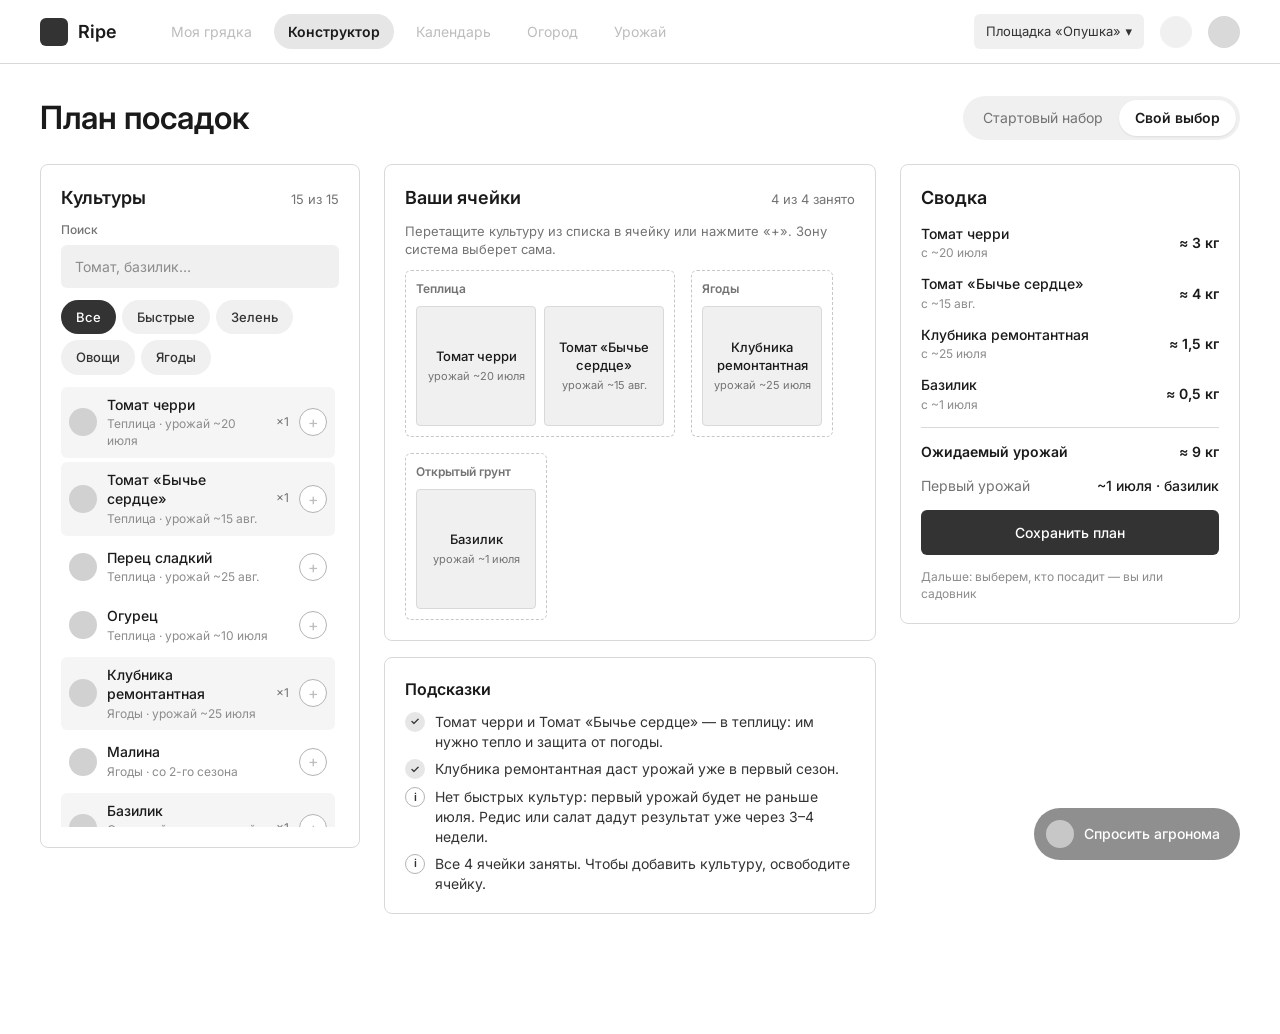
==== constructor.html @ 67b8e155 "constructor page" ====
<!doctype html>
<html lang="ru">
<head>
  <meta charset="utf-8" />
  <meta name="viewport" content="width=device-width, initial-scale=1" />
  <title>Конструктор грядки · Ripe</title>
  <link rel="preconnect" href="https://fonts.googleapis.com" />
  <link rel="preconnect" href="https://fonts.gstatic.com" crossorigin />
  <link href="https://fonts.googleapis.com/css2?family=Inter:wght@400;500;600&display=swap" rel="stylesheet" />
  <link rel="stylesheet" href="constructor.css" />
  <script src="cultures.js" defer></script>
  <script src="constructor.js" defer></script>
</head>
<body>

  <!-- ========================== Шапка сервиса ========================== -->
  <header class="app-header">
    <div class="app-header__left">
      <a class="logo" href="index.html" data-main-link aria-label="Ripe — на главную">
        <span class="logo__mark" aria-hidden="true"></span>
        <span class="logo__text">Ripe</span>
      </a>

      <nav class="nav" aria-label="Разделы сервиса">
        <span class="nav__item is-disabled" aria-disabled="true" title="Недоступно в этой версии">Моя грядка</span>
        <span class="nav__item is-active" aria-current="page">Конструктор</span>
        <span class="nav__item is-disabled" aria-disabled="true" title="Недоступно в этой версии">Календарь</span>
        <span class="nav__item is-disabled" aria-disabled="true" title="Недоступно в этой версии">Огород</span>
        <span class="nav__item is-disabled" aria-disabled="true" title="Недоступно в этой версии">Урожай</span>
      </nav>
    </div>

    <div class="app-header__right">
      <div class="place-switch">
        <button id="placeBtn" class="place-switch__btn" type="button" aria-haspopup="menu" aria-expanded="false" aria-controls="placeMenu">
          Площадка «Опушка» <span aria-hidden="true">▾</span>
        </button>
        <ul id="placeMenu" class="place-switch__menu" role="menu" aria-label="Площадки" hidden></ul>
      </div>
      <button class="icon-btn" type="button" disabled title="Уведомления недоступны в этой версии" aria-label="Уведомления"></button>
      <button class="avatar" type="button" disabled title="Профиль недоступен в этой версии" aria-label="Профиль"></button>
    </div>
  </header>

  <!-- ========================== Экран 2.1: Конструктор ========================== -->
  <main class="page">
    <div class="page__head">
      <h1>План посадок</h1>
      <div class="segmented" role="group" aria-label="Режим плана">
        <button class="segmented__btn" type="button" data-mode="starter" aria-pressed="false">Стартовый набор</button>
        <button class="segmented__btn is-active" type="button" data-mode="own" aria-pressed="true">Свой выбор</button>
      </div>
    </div>

    <p id="starterNote" class="banner" hidden>
      Стартовый набор с гарантией: подобран под зоны площадки и точно вырастет. Чтобы менять культуры, переключитесь на «Свой выбор» — ваш план сохранится.
    </p>

    <div class="layout">
      <!-- Каталог культур -->
      <section class="card catalog" aria-labelledby="catalogTitle">
        <div class="catalog__head">
          <h2 id="catalogTitle">Культуры</h2>
          <span id="cultureCount" class="muted small"></span>
        </div>
        <label class="field">
          <span class="field__label">Поиск</span>
          <input id="cultureSearch" class="field__input" type="search" placeholder="Томат, базилик…" autocomplete="off" />
        </label>
        <div id="categoryChips" class="chips" role="group" aria-label="Категории"></div>
        <ul id="cultureList" class="culture-list" aria-label="Список культур"></ul>
      </section>

      <!-- Ячейки + подсказки -->
      <div class="center">
        <section class="card" aria-labelledby="cellsTitle">
          <div class="card__head">
            <h2 id="cellsTitle">Ваши ячейки</h2>
            <span id="cellsCounter" class="muted small"></span>
          </div>
          <p id="cellsHint" class="muted small"></p>
          <div id="cellZones" class="zones"></div>
        </section>

        <section class="card" aria-labelledby="hintsTitle">
          <h2 id="hintsTitle" class="h3">Подсказки</h2>
          <ul id="hintList" class="hints" aria-live="polite"></ul>
        </section>
      </div>

      <!-- Сводка -->
      <aside class="card summary" aria-labelledby="summaryTitle">
        <h2 id="summaryTitle">Сводка</h2>
        <ul id="summaryRows" class="summary__rows"></ul>
        <hr />
        <div class="kv kv--strong"><dt>Ожидаемый урожай</dt><dd id="summaryTotal">—</dd></div>
        <div class="kv"><dt>Первый урожай</dt><dd id="summaryFirst">—</dd></div>
        <button id="saveBtn" class="btn btn--primary btn--block" type="button">Сохранить план</button>
        <p id="saveStatus" class="save-status" aria-live="polite"></p>
      </aside>
    </div>
  </main>

  <button class="fab" type="button" disabled title="Чат с агрономом недоступен в этой версии">
    <span class="fab__dot" aria-hidden="true"></span>Спросить агронома
  </button>

  <!-- ========================== Экран 2.2: Карточка культуры ========================== -->
  <div id="modalCulture" class="modal" hidden>
    <div class="modal__card" role="dialog" aria-modal="true" aria-labelledby="cultureTitle">
      <div class="modal__head">
        <h2 id="cultureTitle"></h2>
        <button class="modal__close" type="button" data-close="modalCulture" aria-label="Закрыть">✕</button>
      </div>
      <div class="placeholder" aria-hidden="true">Фото культуры</div>
      <div id="cultureChips" class="chips"></div>
      <dl id="cultureFacts" class="facts"></dl>
      <p id="cultureNote" class="muted"></p>
      <div class="modal__actions">
        <button id="cultureAdd" class="btn btn--primary" type="button" data-autofocus>Добавить в ячейку</button>
        <button class="btn btn--secondary" type="button" data-close="modalCulture">Закрыть</button>
      </div>
      <p id="cultureReason" class="muted small"></p>
    </div>
  </div>

  <!-- ========================== Экран 2.3: Кто посадит ========================== -->
  <div id="modalWho" class="modal" hidden>
    <div class="modal__card" role="dialog" aria-modal="true" aria-labelledby="whoTitle">
      <div class="modal__head">
        <h2 id="whoTitle">Кто посадит?</h2>
        <button class="modal__close" type="button" data-close="modalWho" aria-label="Закрыть">✕</button>
      </div>
      <p class="muted">План готов. Выберите, как растения попадут в ячейки.</p>

      <fieldset class="options">
        <legend class="sr-only">Кто посадит</legend>
        <label class="option">
          <input type="radio" name="who" value="self" />
          <span class="option__radio" aria-hidden="true"></span>
          <span class="option__text">
            <strong>Приеду и посажу сам</strong>
            <span>Садовник подготовит ячейки и рассаду к вашему приезду</span>
          </span>
        </label>
        <label class="option">
          <input type="radio" name="who" value="gardener" checked />
          <span class="option__radio" aria-hidden="true"></span>
          <span class="option__text">
            <strong>Посадит садовник</strong>
            <span>Пришлём фотоотчёт после посадки</span>
          </span>
          <span class="option__tag">включено в «под ключ»</span>
        </label>
      </fieldset>

      <label class="field">
        <span id="plantDateLabel" class="field__label">Дата посадки</span>
        <input id="plantDate" class="field__input" type="date" />
      </label>
      <p id="plantDateNote" class="muted small"></p>

      <button id="whoConfirm" class="btn btn--primary btn--block" type="button" data-autofocus>Подтвердить</button>
    </div>
  </div>

  <div id="toast" class="toast" role="status" aria-live="polite"></div>
</body>
</html>
---- constructor.css ----
/* Ripe · Конструктор грядки — low-fi, оттенки серого */

:root {
  --ink: #1a1a1a;
  --ink-2: #333;
  --muted: #737373;
  --faint: #8c8c8c;
  --line: #d9d9d9;
  --line-strong: #b3b3b3;
  --fill: #f0f0f0;
  --fill-2: #e6e6e6;
  --cell: #d1d1d1;
  --bg: #fff;
  --page: #fafafa;
  --radius: 8px;
  --shadow: 0 8px 32px rgba(0, 0, 0, 0.18);
  --font: "Inter", system-ui, -apple-system, "Segoe UI", sans-serif;
}

* { box-sizing: border-box; }
html, body { margin: 0; }
body {
  font: 14px/1.4 var(--font);
  color: var(--ink);
  background: var(--bg);
  min-width: 1200px;
}
body.has-modal { overflow: hidden; }
h1, h2, h3, p { margin: 0; }
h1 { font-size: 32px; font-weight: 600; line-height: 1.2; }
h2 { font-size: 18px; font-weight: 600; }
.h3 { font-size: 16px; }
button { font: inherit; color: inherit; }
.muted { color: var(--muted); }
.small { font-size: 13px; }
.sr-only { position: absolute; width: 1px; height: 1px; overflow: hidden; clip: rect(0 0 0 0); }
:focus-visible { outline: 2px solid var(--ink); outline-offset: 2px; }

/* ---------- Шапка ---------- */
.app-header {
  position: sticky; top: 0; z-index: 20;
  height: 64px; padding: 0 40px;
  display: flex; align-items: center; justify-content: space-between;
  background: var(--bg); border-bottom: 1px solid var(--line);
}
.app-header__left, .app-header__right { display: flex; align-items: center; gap: 40px; }
.app-header__right { gap: 16px; }
.logo { display: flex; align-items: center; gap: 10px; text-decoration: none; color: var(--ink); }
.logo__mark { width: 28px; height: 28px; border-radius: 6px; background: var(--ink-2); }
.logo__text { font-size: 18px; font-weight: 600; }
.nav { display: flex; gap: 8px; }
.nav__item { padding: 8px 14px; border-radius: 999px; color: var(--muted); }
.nav__item.is-active { background: var(--fill-2); color: var(--ink); font-weight: 600; }
.nav__item.is-disabled { color: #bdbdbd; cursor: not-allowed; user-select: none; }

.place-switch { position: relative; }
.place-switch__btn {
  border: 0; background: var(--fill);
  border-radius: 6px; padding: 8px 12px; font-size: 13px; color: var(--ink-2); cursor: pointer;
}
.place-switch__btn:hover, .place-switch__btn[aria-expanded="true"] { background: var(--fill-2); }
.place-switch__menu {
  position: absolute; right: 0; top: calc(100% + 8px); width: 300px;
  list-style: none; margin: 0; padding: 6px;
  background: var(--bg); border: 1px solid var(--line); border-radius: 10px; box-shadow: var(--shadow);
}
.place-option {
  width: 100%; display: flex; gap: 10px; align-items: flex-start; text-align: left;
  padding: 10px; border: 0; border-radius: 6px; background: none; cursor: pointer;
}
.place-option:hover:not(:disabled) { background: var(--fill); }
.place-option.is-current { background: var(--fill); }
.place-option:disabled { cursor: not-allowed; color: #a6a6a6; }
.place-option__check { width: 16px; font-weight: 600; }
.place-option__text { display: flex; flex-direction: column; gap: 2px; }
.place-option__text span { font-size: 12px; color: var(--faint); }

.icon-btn, .avatar { width: 32px; height: 32px; border-radius: 50%; padding: 0; cursor: not-allowed; }
.icon-btn { border: 0; background: var(--fill); }
.avatar { border: 0; background: #d9d9d9; }

/* ---------- Страница ---------- */
.page { padding: 32px 40px 120px; }
.page__head { display: flex; justify-content: space-between; align-items: center; margin-bottom: 24px; }
.banner {
  margin-bottom: 24px; padding: 14px 20px; border-radius: var(--radius);
  background: var(--fill); border: 1px solid var(--line); color: var(--ink-2);
}

.segmented { display: flex; padding: 4px; border-radius: 999px; background: var(--fill); }
.segmented__btn {
  border: 0; background: none; padding: 8px 16px; border-radius: 999px; color: var(--muted); cursor: pointer;
}
.segmented__btn.is-active { background: var(--bg); color: var(--ink); font-weight: 600; box-shadow: 0 1px 2px rgba(0,0,0,.08); }

.layout { display: grid; grid-template-columns: 320px minmax(0, 1fr) 340px; gap: 24px; align-items: start; }
.center { display: flex; flex-direction: column; gap: 16px; }

.card {
  background: var(--bg); border: 1px solid var(--line); border-radius: var(--radius);
  padding: 20px; display: flex; flex-direction: column; gap: 12px;
}
.card__head, .catalog__head { display: flex; justify-content: space-between; align-items: baseline; }

/* ---------- Поле ввода, чипы, кнопки ---------- */
.field { display: flex; flex-direction: column; gap: 6px; }
.field__label { font-size: 12px; font-weight: 500; color: var(--muted); }
.field__input {
  font: inherit; padding: 12px 14px; border: 0; border-radius: 6px; background: var(--fill); color: var(--ink);
}
.field__input::placeholder { color: var(--faint); }
.field__input:focus { outline: 2px solid var(--line-strong); outline-offset: 0; background: var(--bg); }
.field__input[aria-invalid="true"] { outline: 2px solid var(--ink); outline-offset: 0; }

.chips { display: flex; flex-wrap: wrap; gap: 6px; }
.chip {
  padding: 8px 15px; border-radius: 999px; border: 0;
  background: var(--fill); font-size: 13px; font-weight: 500; color: var(--ink-2); cursor: pointer;
}
.chip:not(.is-static):not(.is-selected):hover { background: var(--fill-2); }
.chip.is-selected { background: var(--ink-2); color: #fff; }
.chip.is-static { cursor: default; }

.btn {
  display: inline-flex; justify-content: center; align-items: center;
  padding: 12px 20px; border-radius: 6px; font-weight: 500; cursor: pointer; border: 1px solid transparent;
}
.btn--primary { background: var(--ink-2); color: #fff; }
.btn--primary:hover:not(:disabled) { background: #000; }
.btn--secondary { background: var(--bg); border-color: var(--ink-2); }
.btn--block { width: 100%; }
.btn:disabled { background: var(--fill-2); color: var(--faint); border-color: transparent; cursor: not-allowed; }
.link { border: 0; background: none; padding: 0; text-decoration: underline; cursor: pointer; }

/* ---------- Каталог ---------- */
.culture-list {
  list-style: none; margin: 0; padding: 0 4px 0 0;
  max-height: 440px; overflow-y: auto; display: flex; flex-direction: column; gap: 4px;
  scrollbar-width: thin; scrollbar-color: var(--line-strong) transparent;
}
.culture {
  display: flex; align-items: center; gap: 10px; padding: 8px; border-radius: 6px;
  cursor: grab;
}
.culture:hover { background: var(--fill); }
.culture.is-in-plan { background: #f5f5f5; }
.culture[draggable="false"] { cursor: default; }
.culture__thumb { flex: none; width: 28px; height: 28px; border-radius: 50%; background: var(--cell); }
.culture__open {
  flex: 1; min-width: 0; display: flex; flex-direction: column; align-items: flex-start; gap: 2px;
  border: 0; background: none; padding: 0; text-align: left; cursor: pointer;
}
.culture__name { font-weight: 500; }
.culture__open:hover .culture__name { text-decoration: underline; }
.culture__meta { font-size: 12px; color: var(--faint); }
.culture__badge { font-size: 12px; color: var(--muted); }
.culture__add {
  flex: none; width: 28px; height: 28px; border-radius: 50%;
  border: 1px solid var(--line-strong); background: var(--bg); font-size: 16px; cursor: pointer;
}
.culture__add:hover:not(:disabled) { background: var(--ink-2); color: #fff; border-color: var(--ink-2); }
.culture__add:disabled { color: #bdbdbd; cursor: not-allowed; }
.culture__add.is-text { width: auto; border: 0; font-size: 12px; color: var(--faint); background: none; }
.culture-empty { padding: 16px 8px; display: flex; flex-direction: column; gap: 8px; color: var(--muted); }

/* ---------- Ячейки ---------- */
.zones { display: flex; flex-wrap: wrap; gap: 16px; }
.zone {
  padding: 10px; border: 1px dashed #c7c7c7; border-radius: 6px;
  display: flex; flex-direction: column; gap: 8px;
}
.zone--free { border-style: dotted; }
.zone__label { font-size: 12px; font-weight: 600; color: var(--muted); }
.zone__cells { display: flex; gap: 8px; }
.cell {
  position: relative; width: 120px; height: 120px; border-radius: 4px;
  display: flex; flex-direction: column; justify-content: center; align-items: center; gap: 4px;
  padding: 10px; text-align: center; transition: background .15s, outline-color .15s;
}
.cell.is-filled { background: var(--fill); border: 1px solid var(--line); }
.cell.is-free { background: var(--bg); border: 1px dashed var(--line-strong); color: var(--faint); font-size: 12px; }
.is-dragging .cell:not(.is-locked) { outline: 2px dashed var(--line-strong); outline-offset: 2px; }
.cell.is-over { background: var(--fill-2); outline: 2px solid var(--ink) !important; }
.cell__name { border: 0; background: none; padding: 0; font-weight: 500; font-size: 13px; cursor: pointer; }
.cell__name:hover { text-decoration: underline; }
.cell__meta { font-size: 11px; color: var(--muted); }
.cell__remove {
  position: absolute; top: 4px; right: 4px; width: 22px; height: 22px; border-radius: 50%;
  border: 0; background: var(--bg); font-size: 11px; cursor: pointer; opacity: 0;
}
.cell:hover .cell__remove, .cell__remove:focus-visible { opacity: 1; }

/* ---------- Подсказки ---------- */
.hints { list-style: none; margin: 0; padding: 0; display: flex; flex-direction: column; gap: 8px; }
.hint { display: flex; gap: 10px; align-items: flex-start; color: var(--ink-2); }
.hint__icon {
  flex: none; width: 20px; height: 20px; border-radius: 50%;
  display: grid; place-items: center; font-size: 11px; font-weight: 600;
}
.hint--ok .hint__icon { background: var(--fill-2); }
.hint--warn .hint__icon { background: var(--ink-2); color: #fff; }
.hint--info .hint__icon { border: 1px solid var(--line-strong); }

/* ---------- Сводка ---------- */
.summary { position: sticky; top: 88px; gap: 14px; }
.summary__rows { list-style: none; margin: 0; padding: 0; display: flex; flex-direction: column; gap: 12px; }
.summary__row { display: flex; justify-content: space-between; align-items: center; gap: 12px; }
.summary__name { display: flex; flex-direction: column; gap: 2px; }
.summary__name strong { font-weight: 500; }
.summary__name span { font-size: 12px; color: var(--faint); }
.summary__kg { font-weight: 600; white-space: nowrap; }
.summary__empty { color: var(--muted); }
hr { border: 0; border-top: 1px solid var(--line); margin: 0; width: 100%; }
.kv { display: flex; justify-content: space-between; gap: 16px; margin: 0; }
.kv dt { color: var(--muted); }
.kv dd { margin: 0; font-weight: 500; text-align: right; }
.kv--strong dt, .kv--strong dd { color: var(--ink); font-weight: 600; }
.save-status { font-size: 12px; color: var(--faint); }
.save-status.is-saved { color: var(--ink); font-weight: 500; }
.save-status.is-saved::before { content: "✓ "; }
.save-status.is-dirty { color: var(--ink-2); }

/* ---------- Плавающая кнопка ---------- */
.fab {
  position: fixed; right: 40px; bottom: 40px;
  display: flex; align-items: center; gap: 10px;
  padding: 12px 20px 12px 12px; border-radius: 999px; border: 0;
  background: var(--ink-2); color: #fff; font-weight: 500; cursor: not-allowed; opacity: .55;
}
.fab__dot { width: 28px; height: 28px; border-radius: 50%; background: #999; }

/* ---------- Модальные окна ---------- */
.modal {
  position: fixed; inset: 0; z-index: 50;
  background: rgba(0, 0, 0, 0.45);
  display: grid; place-items: center; padding: 40px;
}
.modal[hidden] { display: none; }
.modal__card {
  width: 560px; max-height: calc(100vh - 80px); overflow-y: auto;
  background: var(--bg); border-radius: 12px; box-shadow: var(--shadow);
  padding: 28px 32px 32px; display: flex; flex-direction: column; gap: 16px;
}
.modal__head { display: flex; justify-content: space-between; align-items: flex-start; gap: 16px; }
.modal__head h2 { font-size: 22px; }
.modal__close { border: 0; background: none; font-size: 18px; color: var(--muted); cursor: pointer; padding: 2px 6px; }
.modal__actions { display: grid; grid-template-columns: 1fr 1fr; gap: 12px; }
.placeholder {
  height: 200px; border-radius: 6px; background: #e0e0e0;
  display: grid; place-items: center; font-size: 12px; font-weight: 500; color: #737373;
}
.facts { margin: 0; display: flex; flex-direction: column; gap: 10px; }

.options { border: 0; margin: 0; padding: 0; display: flex; flex-direction: column; gap: 12px; }
.option {
  position: relative; display: flex; align-items: center; gap: 14px;
  padding: 16px 20px; border: 1px solid var(--line); border-radius: var(--radius); cursor: pointer;
}
.option.is-selected { border: 2px solid var(--ink-2); padding: 15px 19px; }
.option input { position: absolute; opacity: 0; pointer-events: none; }
.option__radio { flex: none; width: 18px; height: 18px; border-radius: 50%; border: 1.5px solid #666; }
.option.is-selected .option__radio { background: var(--ink-2); box-shadow: inset 0 0 0 3px #fff; }
.option input:focus-visible ~ .option__radio { outline: 2px solid var(--ink); outline-offset: 2px; }
.option__text { flex: 1; display: flex; flex-direction: column; gap: 2px; }
.option__text strong { font-size: 15px; font-weight: 600; }
.option__text span { font-size: 13px; color: var(--muted); }
.option__tag { font-size: 13px; font-weight: 500; color: #595959; }

/* ---------- Toast ---------- */
.toast {
  position: fixed; left: 50%; bottom: 40px; transform: translate(-50%, 16px);
  padding: 12px 20px; border-radius: 8px; background: var(--ink); color: #fff;
  opacity: 0; pointer-events: none; transition: opacity .2s, transform .2s; z-index: 60;
}
.toast.is-visible { opacity: 1; transform: translate(-50%, 0); }
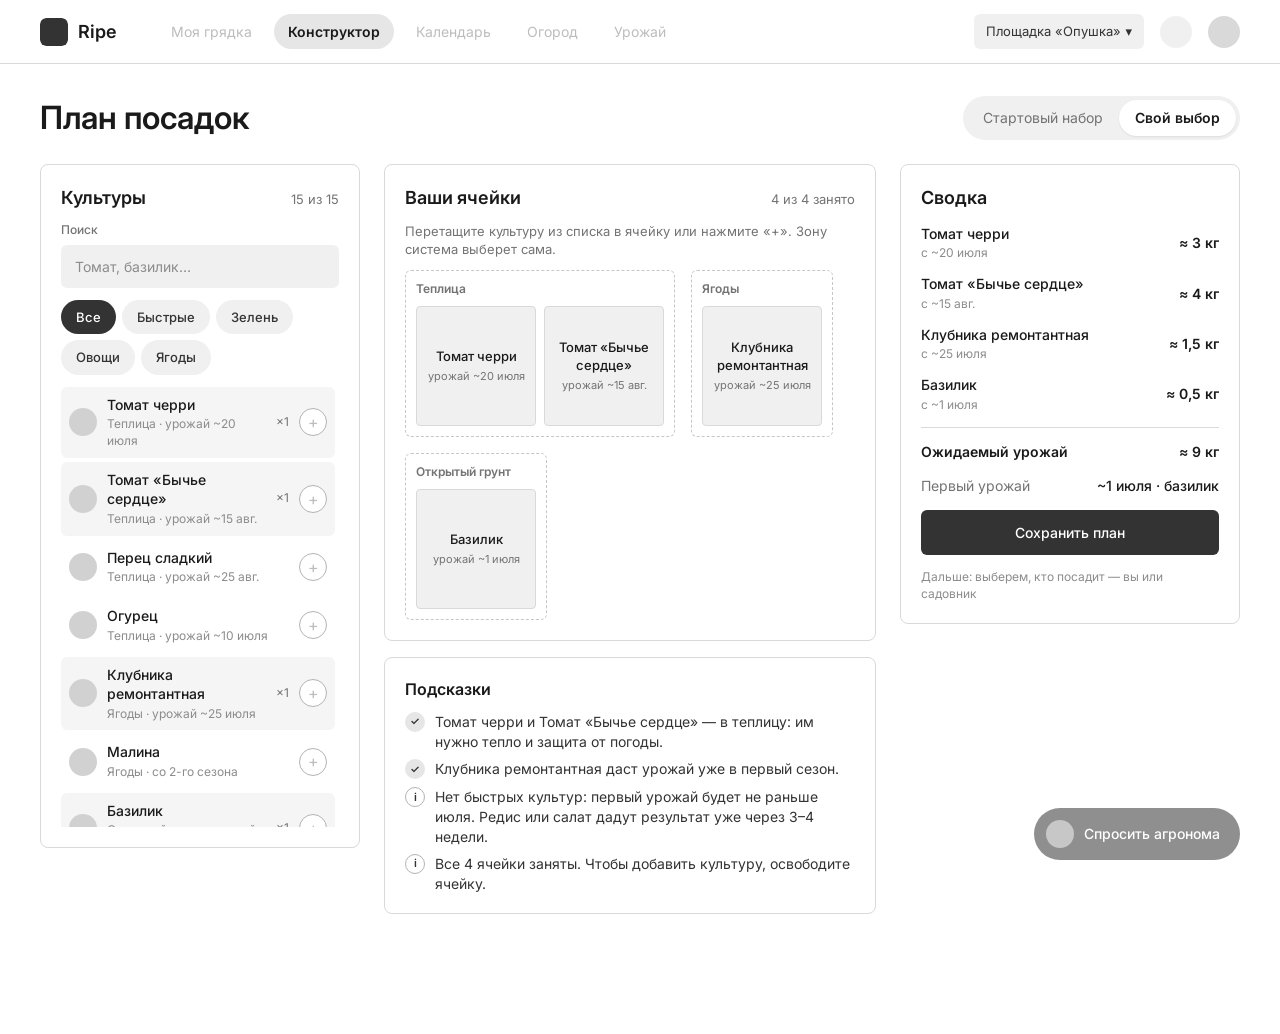
==== commit 7940e58a: "фиксы стиля ссылок, мобильное меню" ====
--- a/constructor.html
+++ b/constructor.html
@@ -1,169 +1,277 @@
 <!doctype html>
 <html lang="ru">
-<head>
-  <meta charset="utf-8" />
-  <meta name="viewport" content="width=device-width, initial-scale=1" />
-  <title>Конструктор грядки · Ripe</title>
-  <link rel="preconnect" href="https://fonts.googleapis.com" />
-  <link rel="preconnect" href="https://fonts.gstatic.com" crossorigin />
-  <link href="https://fonts.googleapis.com/css2?family=Inter:wght@400;500;600&display=swap" rel="stylesheet" />
-  <link rel="stylesheet" href="constructor.css" />
-  <script src="cultures.js" defer></script>
-  <script src="constructor.js" defer></script>
-</head>
-<body>
-
-  <!-- ========================== Шапка сервиса ========================== -->
-  <header class="app-header">
-    <div class="app-header__left">
-      <a class="logo" href="index.html" data-main-link aria-label="Ripe — на главную">
-        <span class="logo__mark" aria-hidden="true"></span>
-        <span class="logo__text">Ripe</span>
-      </a>
-
-      <nav class="nav" aria-label="Разделы сервиса">
-        <span class="nav__item is-disabled" aria-disabled="true" title="Недоступно в этой версии">Моя грядка</span>
-        <span class="nav__item is-active" aria-current="page">Конструктор</span>
-        <span class="nav__item is-disabled" aria-disabled="true" title="Недоступно в этой версии">Календарь</span>
-        <span class="nav__item is-disabled" aria-disabled="true" title="Недоступно в этой версии">Огород</span>
-        <span class="nav__item is-disabled" aria-disabled="true" title="Недоступно в этой версии">Урожай</span>
-      </nav>
+  <head>
+    <meta charset="UTF-8" />
+    <meta name="viewport" content="width=device-width, initial-scale=1" />
+    <title>Конструктор грядки · Ripe</title>
+    <!-- Шрифт подключается в stylesheets/font.css -->
+    <link rel="preconnect" href="https://fonts.googleapis.com" />
+    <link rel="preconnect" href="https://fonts.gstatic.com" crossorigin />
+    <link rel="stylesheet" href="stylesheets/style.css" />
+    <script src="scripts/cultures.js" defer></script>
+    <script src="scripts/header.js" defer></script>
+    <script src="scripts/constructor.js" defer></script>
+    <script src="scripts/splash.js"></script>
+  </head>
+  <body>
+    <div id="splash">
+      <div class="splash-content">
+        <img src="img/logo.svg" alt="Логотип" class="splash-logo" />
+        <div class="splash-text">Название сайта</div>
+      </div>
     </div>
 
-    <div class="app-header__right">
-      <div class="place-switch">
-        <button id="placeBtn" class="place-switch__btn" type="button" aria-haspopup="menu" aria-expanded="false" aria-controls="placeMenu">
-          Площадка «Опушка» <span aria-hidden="true">▾</span>
+    <!-- ========================== Шапка сервиса ========================== -->
+    <header class="app-header">
+      <div class="app-header__left">
+        <a class="logo" href="index.html" data-main-link aria-label="Ripe — на главную">
+          <img class="logo__mark" src="img/logo.svg" alt="" width="28" height="28" />
+          <span class="logo__text">Ripe</span>
+        </a>
+
+        <nav class="nav" id="mainNav" aria-label="Разделы сервиса">
+          <span class="nav__item is-disabled" aria-disabled="true" title="Недоступно в этой версии">Моя грядка</span>
+          <a class="nav__item is-active" href="constructor.html" aria-current="page">Конструктор</a>
+          <span class="nav__item is-disabled" aria-disabled="true" title="Недоступно в этой версии">Календарь</span>
+          <span class="nav__item is-disabled" aria-disabled="true" title="Недоступно в этой версии">Огород</span>
+          <span class="nav__item is-disabled" aria-disabled="true" title="Недоступно в этой версии">Урожай</span>
+        </nav>
+      </div>
+
+      <div class="app-header__right">
+        <div class="place-switch">
+          <button id="placeBtn" class="place-switch__btn" type="button" aria-haspopup="menu" aria-expanded="false" aria-controls="placeMenu">
+            Площадка «Опушка» <span aria-hidden="true">▾</span>
+          </button>
+          <ul id="placeMenu" class="place-switch__menu" role="menu" aria-label="Площадки" hidden></ul>
+        </div>
+        <button class="icon-btn" type="button" disabled title="Уведомления недоступны в этой версии" aria-label="Уведомления"></button>
+        <button class="avatar" type="button" disabled title="Профиль недоступен в этой версии" aria-label="Профиль"></button>
+      </div>
+
+      <button class="burger" type="button" aria-label="Открыть меню" aria-expanded="false" aria-controls="mainNav">
+        <span class="burger__line"></span>
+        <span class="burger__line"></span>
+        <span class="burger__line"></span>
+      </button>
+    </header>
+
+    <!-- ========================== Экран 2.1: Конструктор ========================== -->
+    <main class="page--constructor">
+      <div class="page__head">
+        <h1>План посадок</h1>
+        <div class="segmented" role="group" aria-label="Режим плана">
+          <button
+            class="segmented__btn"
+            type="button"
+            data-mode="starter"
+            aria-pressed="false"
+          >
+            Стартовый набор
+          </button>
+          <button
+            class="segmented__btn is-active"
+            type="button"
+            data-mode="own"
+            aria-pressed="true"
+          >
+            Свой выбор
+          </button>
+        </div>
+      </div>
+
+      <p id="starterNote" class="banner" hidden>
+        Стартовый набор с гарантией: подобран под зоны площадки и точно
+        вырастет. Чтобы менять культуры, переключитесь на «Свой выбор» — ваш
+        план сохранится.
+      </p>
+
+      <div class="layout">
+        <!-- Каталог культур -->
+        <section class="card catalog" aria-labelledby="catalogTitle">
+          <div class="catalog__head">
+            <h2 id="catalogTitle">Культуры</h2>
+            <span id="cultureCount" class="muted small"></span>
+          </div>
+          <label class="field">
+            <span class="field__label">Поиск</span>
+            <input
+              id="cultureSearch"
+              class="field__input"
+              type="search"
+              placeholder="Томат, базилик…"
+              autocomplete="off"
+            />
+          </label>
+          <div
+            id="categoryChips"
+            class="chips"
+            role="group"
+            aria-label="Категории"
+          ></div>
+          <ul
+            id="cultureList"
+            class="culture-list"
+            aria-label="Список культур"
+          ></ul>
+        </section>
+
+        <!-- Ячейки + подсказки -->
+        <div class="center">
+          <section class="card" aria-labelledby="cellsTitle">
+            <div class="card__head">
+              <h2 id="cellsTitle">Ваши ячейки</h2>
+              <span id="cellsCounter" class="muted small"></span>
+            </div>
+            <p id="cellsHint" class="muted small"></p>
+            <div id="cellZones" class="zones"></div>
+          </section>
+
+          <section class="card" aria-labelledby="hintsTitle">
+            <h2 id="hintsTitle" class="h3">Подсказки</h2>
+            <ul id="hintList" class="hints" aria-live="polite"></ul>
+          </section>
+        </div>
+
+        <!-- Сводка -->
+        <aside class="card summary" aria-labelledby="summaryTitle">
+          <h2 id="summaryTitle">Сводка</h2>
+          <ul id="summaryRows" class="summary__rows"></ul>
+          <hr />
+          <div class="kv kv--strong">
+            <dt>Ожидаемый урожай</dt>
+            <dd id="summaryTotal">—</dd>
+          </div>
+          <div class="kv">
+            <dt>Первый урожай</dt>
+            <dd id="summaryFirst">—</dd>
+          </div>
+          <button
+            id="saveBtn"
+            class="btn btn--primary btn--block"
+            type="button"
+          >
+            Сохранить план
+          </button>
+          <p id="saveStatus" class="save-status" aria-live="polite"></p>
+        </aside>
+      </div>
+    </main>
+
+    <button
+      class="fab"
+      type="button"
+      disabled
+      title="Чат с агрономом недоступен в этой версии"
+    >
+      <span class="fab__dot" aria-hidden="true"></span>Спросить агронома
+    </button>
+
+    <!-- ========================== Экран 2.2: Карточка культуры ========================== -->
+    <div id="modalCulture" class="modal" hidden>
+      <div
+        class="modal__card"
+        role="dialog"
+        aria-modal="true"
+        aria-labelledby="cultureTitle"
+      >
+        <div class="modal__head">
+          <h2 id="cultureTitle"></h2>
+          <button
+            class="modal__close"
+            type="button"
+            data-close="modalCulture"
+            aria-label="Закрыть"
+          >
+            ✕
+          </button>
+        </div>
+        <div class="placeholder" aria-hidden="true">Фото культуры</div>
+        <div id="cultureChips" class="chips"></div>
+        <dl id="cultureFacts" class="facts"></dl>
+        <p id="cultureNote" class="muted"></p>
+        <div class="modal__actions">
+          <button
+            id="cultureAdd"
+            class="btn btn--primary"
+            type="button"
+            data-autofocus
+          >
+            Добавить в ячейку
+          </button>
+          <button
+            class="btn btn--secondary"
+            type="button"
+            data-close="modalCulture"
+          >
+            Закрыть
+          </button>
+        </div>
+        <p id="cultureReason" class="muted small"></p>
+      </div>
+    </div>
+
+    <!-- ========================== Экран 2.3: Кто посадит ========================== -->
+    <div id="modalWho" class="modal" hidden>
+      <div
+        class="modal__card"
+        role="dialog"
+        aria-modal="true"
+        aria-labelledby="whoTitle"
+      >
+        <div class="modal__head">
+          <h2 id="whoTitle">Кто посадит?</h2>
+          <button
+            class="modal__close"
+            type="button"
+            data-close="modalWho"
+            aria-label="Закрыть"
+          >
+            ✕
+          </button>
+        </div>
+        <p class="muted">
+          План готов. Выберите, как растения попадут в ячейки.
+        </p>
+
+        <fieldset class="options">
+          <legend class="sr-only">Кто посадит</legend>
+          <label class="option">
+            <input type="radio" name="who" value="self" />
+            <span class="option__radio" aria-hidden="true"></span>
+            <span class="option__text">
+              <strong>Приеду и посажу сам</strong>
+              <span>Садовник подготовит ячейки и рассаду к вашему приезду</span>
+            </span>
+          </label>
+          <label class="option">
+            <input type="radio" name="who" value="gardener" checked />
+            <span class="option__radio" aria-hidden="true"></span>
+            <span class="option__text">
+              <strong>Посадит садовник</strong>
+              <span>Пришлём фотоотчёт после посадки</span>
+            </span>
+            <span class="option__tag">включено в «под ключ»</span>
+          </label>
+        </fieldset>
+
+        <label class="field">
+          <span id="plantDateLabel" class="field__label">Дата посадки</span>
+          <input id="plantDate" class="field__input" type="date" />
+        </label>
+        <p id="plantDateNote" class="muted small"></p>
+
+        <button
+          id="whoConfirm"
+          class="btn btn--primary btn--block"
+          type="button"
+          data-autofocus
+        >
+          Подтвердить
         </button>
-        <ul id="placeMenu" class="place-switch__menu" role="menu" aria-label="Площадки" hidden></ul>
-      </div>
-      <button class="icon-btn" type="button" disabled title="Уведомления недоступны в этой версии" aria-label="Уведомления"></button>
-      <button class="avatar" type="button" disabled title="Профиль недоступен в этой версии" aria-label="Профиль"></button>
+      </div>
     </div>
-  </header>
-
-  <!-- ========================== Экран 2.1: Конструктор ========================== -->
-  <main class="page">
-    <div class="page__head">
-      <h1>План посадок</h1>
-      <div class="segmented" role="group" aria-label="Режим плана">
-        <button class="segmented__btn" type="button" data-mode="starter" aria-pressed="false">Стартовый набор</button>
-        <button class="segmented__btn is-active" type="button" data-mode="own" aria-pressed="true">Свой выбор</button>
-      </div>
-    </div>
-
-    <p id="starterNote" class="banner" hidden>
-      Стартовый набор с гарантией: подобран под зоны площадки и точно вырастет. Чтобы менять культуры, переключитесь на «Свой выбор» — ваш план сохранится.
-    </p>
-
-    <div class="layout">
-      <!-- Каталог культур -->
-      <section class="card catalog" aria-labelledby="catalogTitle">
-        <div class="catalog__head">
-          <h2 id="catalogTitle">Культуры</h2>
-          <span id="cultureCount" class="muted small"></span>
-        </div>
-        <label class="field">
-          <span class="field__label">Поиск</span>
-          <input id="cultureSearch" class="field__input" type="search" placeholder="Томат, базилик…" autocomplete="off" />
-        </label>
-        <div id="categoryChips" class="chips" role="group" aria-label="Категории"></div>
-        <ul id="cultureList" class="culture-list" aria-label="Список культур"></ul>
-      </section>
-
-      <!-- Ячейки + подсказки -->
-      <div class="center">
-        <section class="card" aria-labelledby="cellsTitle">
-          <div class="card__head">
-            <h2 id="cellsTitle">Ваши ячейки</h2>
-            <span id="cellsCounter" class="muted small"></span>
-          </div>
-          <p id="cellsHint" class="muted small"></p>
-          <div id="cellZones" class="zones"></div>
-        </section>
-
-        <section class="card" aria-labelledby="hintsTitle">
-          <h2 id="hintsTitle" class="h3">Подсказки</h2>
-          <ul id="hintList" class="hints" aria-live="polite"></ul>
-        </section>
-      </div>
-
-      <!-- Сводка -->
-      <aside class="card summary" aria-labelledby="summaryTitle">
-        <h2 id="summaryTitle">Сводка</h2>
-        <ul id="summaryRows" class="summary__rows"></ul>
-        <hr />
-        <div class="kv kv--strong"><dt>Ожидаемый урожай</dt><dd id="summaryTotal">—</dd></div>
-        <div class="kv"><dt>Первый урожай</dt><dd id="summaryFirst">—</dd></div>
-        <button id="saveBtn" class="btn btn--primary btn--block" type="button">Сохранить план</button>
-        <p id="saveStatus" class="save-status" aria-live="polite"></p>
-      </aside>
-    </div>
-  </main>
-
-  <button class="fab" type="button" disabled title="Чат с агрономом недоступен в этой версии">
-    <span class="fab__dot" aria-hidden="true"></span>Спросить агронома
-  </button>
-
-  <!-- ========================== Экран 2.2: Карточка культуры ========================== -->
-  <div id="modalCulture" class="modal" hidden>
-    <div class="modal__card" role="dialog" aria-modal="true" aria-labelledby="cultureTitle">
-      <div class="modal__head">
-        <h2 id="cultureTitle"></h2>
-        <button class="modal__close" type="button" data-close="modalCulture" aria-label="Закрыть">✕</button>
-      </div>
-      <div class="placeholder" aria-hidden="true">Фото культуры</div>
-      <div id="cultureChips" class="chips"></div>
-      <dl id="cultureFacts" class="facts"></dl>
-      <p id="cultureNote" class="muted"></p>
-      <div class="modal__actions">
-        <button id="cultureAdd" class="btn btn--primary" type="button" data-autofocus>Добавить в ячейку</button>
-        <button class="btn btn--secondary" type="button" data-close="modalCulture">Закрыть</button>
-      </div>
-      <p id="cultureReason" class="muted small"></p>
-    </div>
-  </div>
-
-  <!-- ========================== Экран 2.3: Кто посадит ========================== -->
-  <div id="modalWho" class="modal" hidden>
-    <div class="modal__card" role="dialog" aria-modal="true" aria-labelledby="whoTitle">
-      <div class="modal__head">
-        <h2 id="whoTitle">Кто посадит?</h2>
-        <button class="modal__close" type="button" data-close="modalWho" aria-label="Закрыть">✕</button>
-      </div>
-      <p class="muted">План готов. Выберите, как растения попадут в ячейки.</p>
-
-      <fieldset class="options">
-        <legend class="sr-only">Кто посадит</legend>
-        <label class="option">
-          <input type="radio" name="who" value="self" />
-          <span class="option__radio" aria-hidden="true"></span>
-          <span class="option__text">
-            <strong>Приеду и посажу сам</strong>
-            <span>Садовник подготовит ячейки и рассаду к вашему приезду</span>
-          </span>
-        </label>
-        <label class="option">
-          <input type="radio" name="who" value="gardener" checked />
-          <span class="option__radio" aria-hidden="true"></span>
-          <span class="option__text">
-            <strong>Посадит садовник</strong>
-            <span>Пришлём фотоотчёт после посадки</span>
-          </span>
-          <span class="option__tag">включено в «под ключ»</span>
-        </label>
-      </fieldset>
-
-      <label class="field">
-        <span id="plantDateLabel" class="field__label">Дата посадки</span>
-        <input id="plantDate" class="field__input" type="date" />
-      </label>
-      <p id="plantDateNote" class="muted small"></p>
-
-      <button id="whoConfirm" class="btn btn--primary btn--block" type="button" data-autofocus>Подтвердить</button>
-    </div>
-  </div>
-
-  <div id="toast" class="toast" role="status" aria-live="polite"></div>
-</body>
+
+    <div id="toast" class="toast" role="status" aria-live="polite"></div>
+  </body>
 </html>
--- a/stylesheets/style.css
+++ b/stylesheets/style.css
@@ -0,0 +1,8 @@
+/* Точка входа: порядок подключения важен */
+@import url('font.css');        /* шрифт — один на весь сайт */
+@import url('base.css');        /* токены, сброс, типографика, утилиты */
+@import url('header.css');      /* шапка и меню (общая для всех страниц) */
+@import url('splash.css');      /* заставка */
+@import url('home.css');        /* главная страница */
+@import url('constructor.css'); /* страница «Конструктор» */
+@import url('adaptive.css');    /* адаптив (всегда последним) */
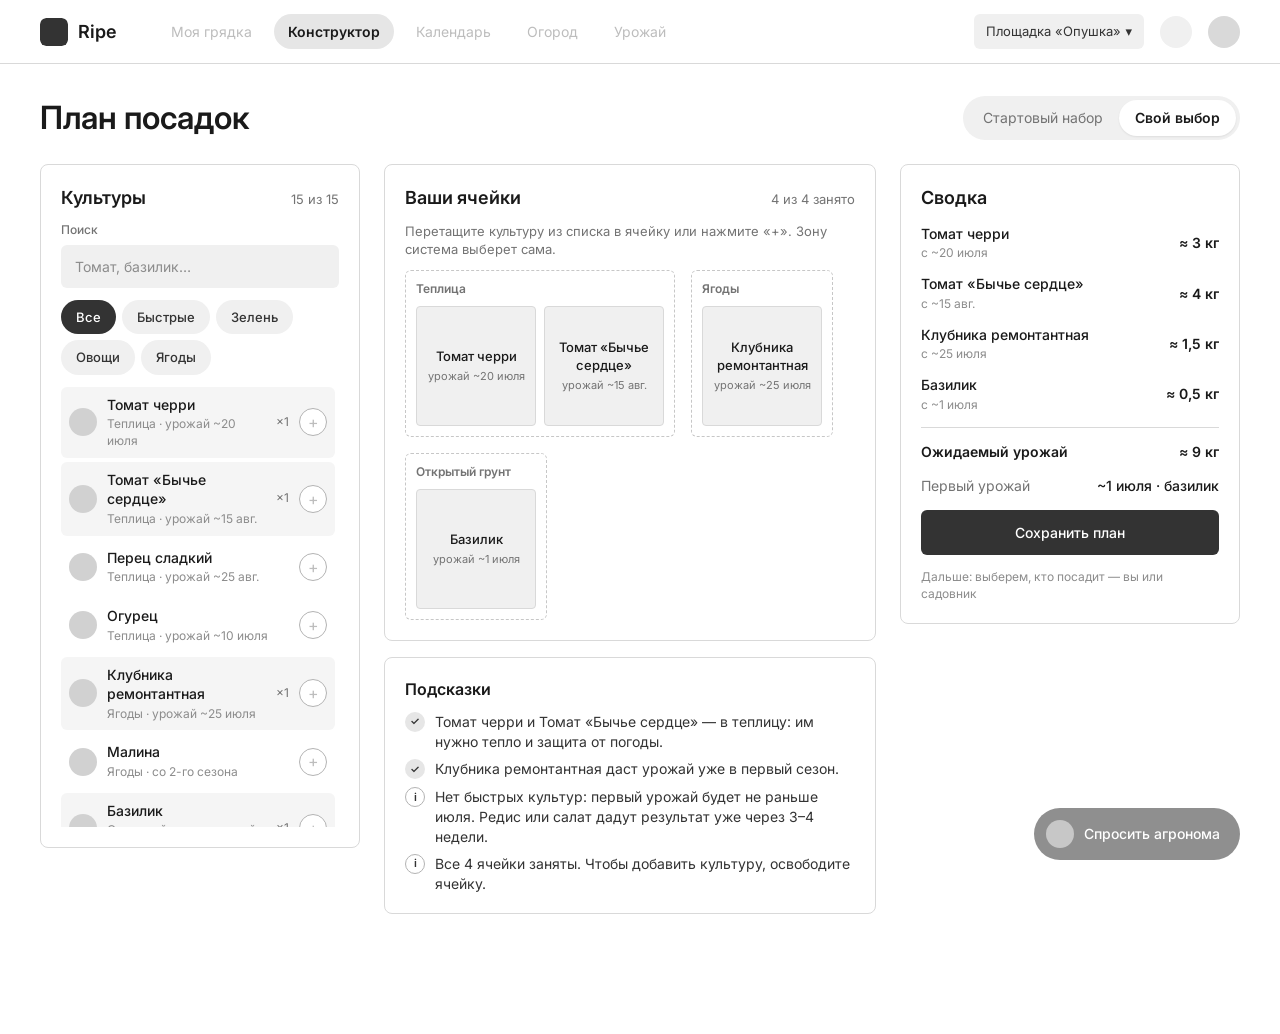
==== commit fb78d729: "анимация семечек и splash с семечками" ====
--- a/constructor.html
+++ b/constructor.html
@@ -11,14 +11,13 @@
     <script src="scripts/cultures.js" defer></script>
     <script src="scripts/header.js" defer></script>
     <script src="scripts/constructor.js" defer></script>
+    <script src="scripts/seed-config.js"></script>
     <script src="scripts/splash.js"></script>
   </head>
   <body>
     <div id="splash">
-      <div class="splash-content">
-        <img src="img/logo.svg" alt="Логотип" class="splash-logo" />
-        <div class="splash-text">Название сайта</div>
-      </div>
+      <div id="splashSeeds" class="splash-seeds"></div>
+    </div>
     </div>
 
     <!-- ========================== Шапка сервиса ========================== -->
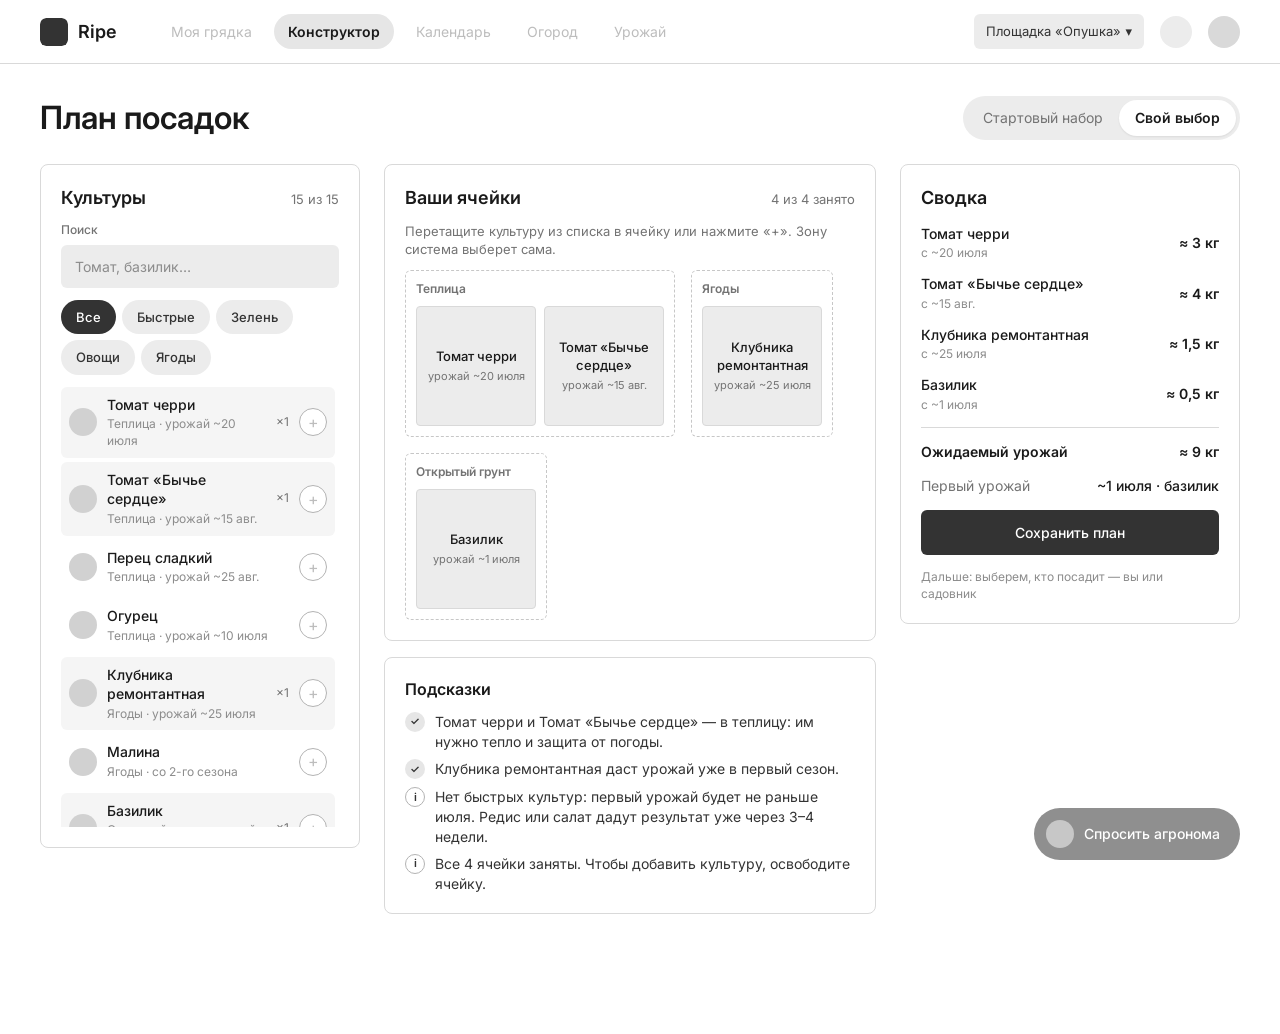
==== commit 801a70be: "картинки семечек" ====
--- a/constructor.html
+++ b/constructor.html
@@ -4,6 +4,7 @@
     <meta charset="UTF-8" />
     <meta name="viewport" content="width=device-width, initial-scale=1" />
     <title>Конструктор грядки · Ripe</title>
+    <link rel="icon" type="image/png" href="img/seeds/04.png">
     <!-- Шрифт подключается в stylesheets/font.css -->
     <link rel="preconnect" href="https://fonts.googleapis.com" />
     <link rel="preconnect" href="https://fonts.gstatic.com" crossorigin />
